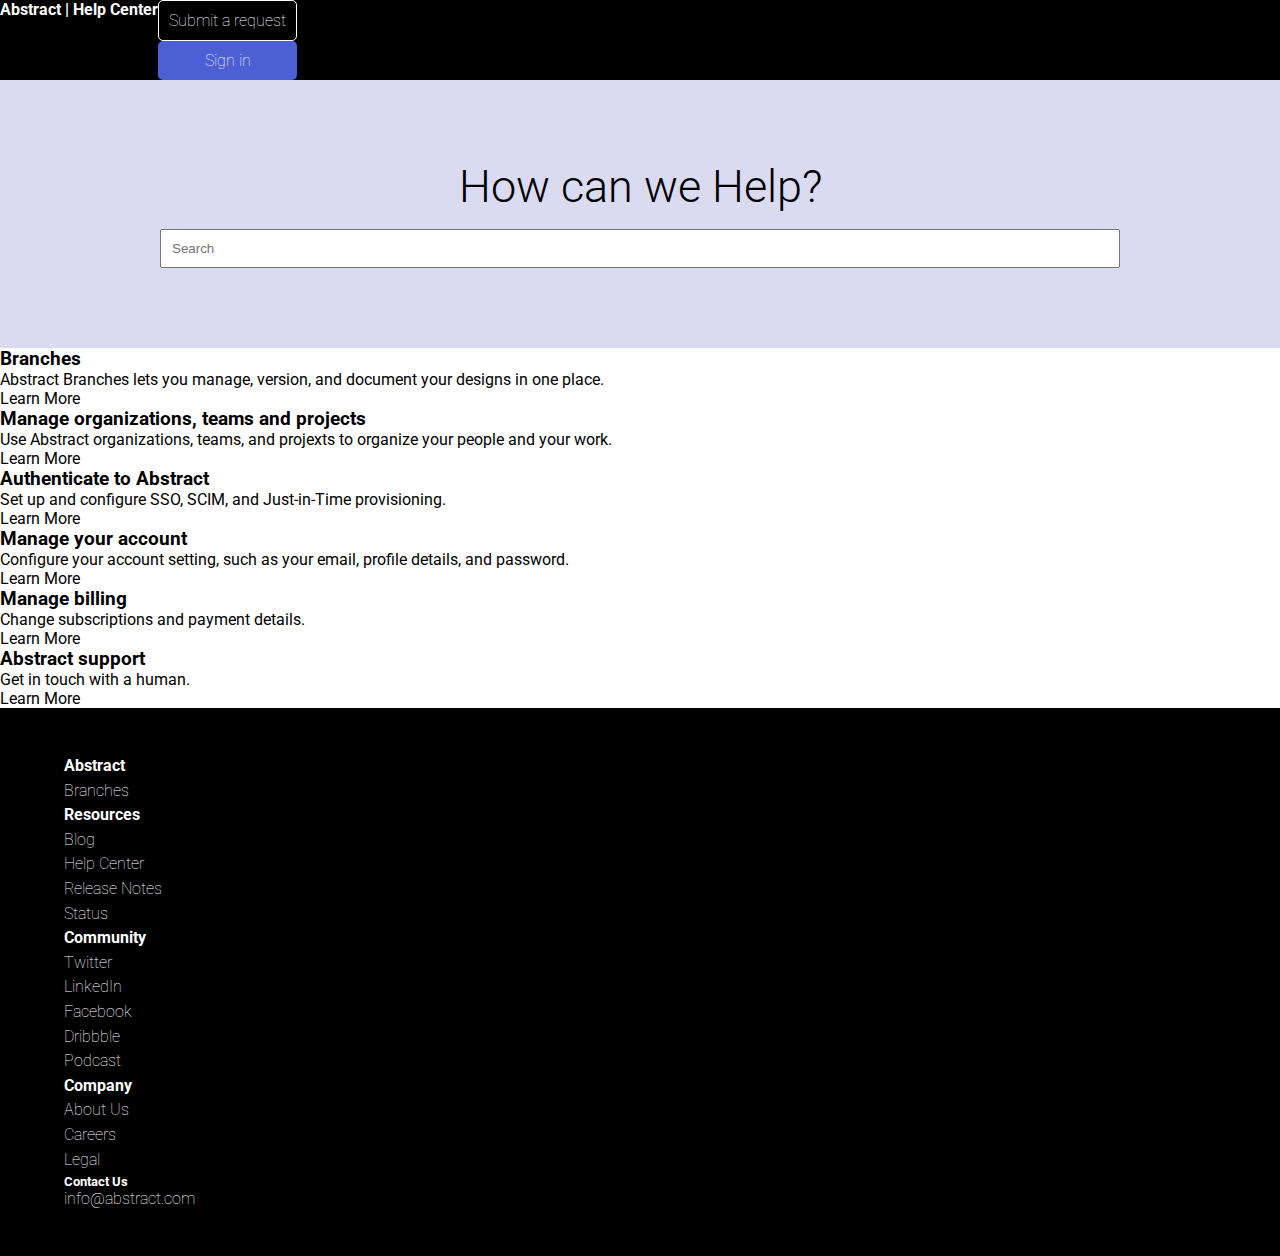
==== abstract practice app/index.html @ 4429f00e "started new little challenge with just html and css to refresh the memory. re-creating help page." ====
<!DOCTYPE html>
<html lang="en">

<head>
    <meta charset="UTF-8">
    <meta http-equiv="X-UA-Compatible" content="IE=edge">
    <meta name="viewport" content="width=device-width, initial-scale=1.0">
    <link rel="preconnect" href="https://fonts.googleapis.com">
    <link rel="preconnect" href="https://fonts.gstatic.com" crossorigin>
    <link href="https://fonts.googleapis.com/css2?family=Roboto:wght@100;300;400&display=swap" rel="stylesheet">
    <link rel="stylesheet" href="style.css">
    <title>Abstract Help Page</title>
</head>

<body>
    <header>
        <h4>Abstract | Help Center</h4>
        <nav>
            <ul>
                <li class="submit btn"><a href="">Submit a request</a></li>
                <li class="sign-in btn"><a href="">Sign in</a></li>
            </ul>
        </nav>
    </header>

    <section>
        <h2>How can we Help?</h2>
        <input type="search" placeholder="Search">
    </section>
    <div class="choices">
        <div class="branches choice-name">
            <h3>Branches</h3>
            <p>Abstract Branches lets you manage, version, and document your designs in one place.</p>
            <p class="blue-word">Learn More <span></span></p>
        </div>

        <div class="manage-organizations choice-name">
            <h3>Manage organizations, teams and projects</h3>
            <p>Use Abstract organizations, teams, and projexts to organize your people and your work.</p>
            <p class="blue-word">Learn More <span></span></p>
        </div>

        <div class="authenticate choice-name">
            <h3>Authenticate to Abstract</h3>
            <p>Set up and configure SSO, SCIM, and Just-in-Time provisioning.</p>
            <p class="blue-word">Learn More <span></span></p>
        </div>

        <div class="manage-your-account choice-name">
            <h3>Manage your account</h3>
            <p>Configure your account setting, such as your email, profile details, and password.</p>
            <p class="blue-word">Learn More <span></span></p>
        </div>

        <div class="manage-billing choice-name">
            <h3>Manage billing</h3>
            <p>Change subscriptions and payment details.</p>
            <p class="blue-word">Learn More <span></span></p>
        </div>

        <div class="abstract-support choice-name">
            <h3>Abstract support</h3>
            <p>Get in touch with a human.</p>
            <p class="blue-word">Learn More <span></span></p>
        </div>
    </div>

    <footer>
        <div class="abstract-footer end">
            <h4>Abstract</h4>
            <ul>
                <li><a href="">Branches</a></li>
            </ul>
        </div>

        <div class="resources end">
            <h4>Resources</h4>
            <ul>
                <li><a href="">Blog</a></li>
                <li><a href="">Help Center</a></li>
                <li><a href="">Release Notes</a></li>
                <li><a href="">Status</a></li>
            </ul>
        </div>

        <div class="community end">
            <h4>Community</h4>
            <ul>
                <li><a href="">Twitter</a></li>
                <li><a href="">LinkedIn</a></li>
                <li><a href="">Facebook</a></li>
                <li><a href="">Dribbble</a></li>
                <li><a href="">Podcast</a></li>
            </ul>
        </div>

        <div class="company end">
            <h4>Company</h4>
            <ul>
                <li><a href="">About Us</a></li>
                <li><a href="">Careers</a></li>
                <li><a href="">Legal</a></li>
            </ul>

            <h5>Contact Us</h5>
            <a href="mailto:">info@abstract.com</a>
        </div>
    </footer>

</body>

</html>
---- abstract practice app/style.css ----
:root {
    --Blue: #4C5FD5;
    --Gray: #dadbf1;
    --Black: #000000;
    --White: #fff;
}

* {
    margin: 0;
    padding: 0;
    box-sizing: border-box;
}

body {
    min-height: 100vh;
    font-family: 'Roboto', sans-serif;
}

header {
    background-color: var(--Black);
    color: var(--White);
    display: flex;
}

.btn {
    padding: .625rem;
    cursor: pointer;
}

.btn a {
    text-decoration: none;
}

.submit {
    border: solid 1px;
    list-style: none;
    border-radius: 5px;
    text-align: center;
}

.submit a {
    color: var(--White);
    font-weight: 100;
}

.sign-in {
    list-style: none;
    background-color: var(--Blue);
    border-radius: 5px;
    text-align: center;
}

.sign-in a {
    color: var(--White);
    font-weight: 100;
}

section {
    background-color: var(--Gray);
    display: flex;
    flex-direction: column;
    align-items: center;
    justify-content: center;
    padding: 5rem 0;
}

h2 {
    font-size: 45px;
    font-weight: 300;
}

section input {
    width: 75%;
    padding: .625rem;
    margin-top: 1rem;
}

footer {
    background-color: var(--Black);
    color: var(--White);
    padding: 3rem 4rem;
}

.end a {
    text-decoration: none;
    color: var(--White);
    font-weight: 100;
}

.end li {
    list-style-type: none;
    margin: .35rem 0;
}
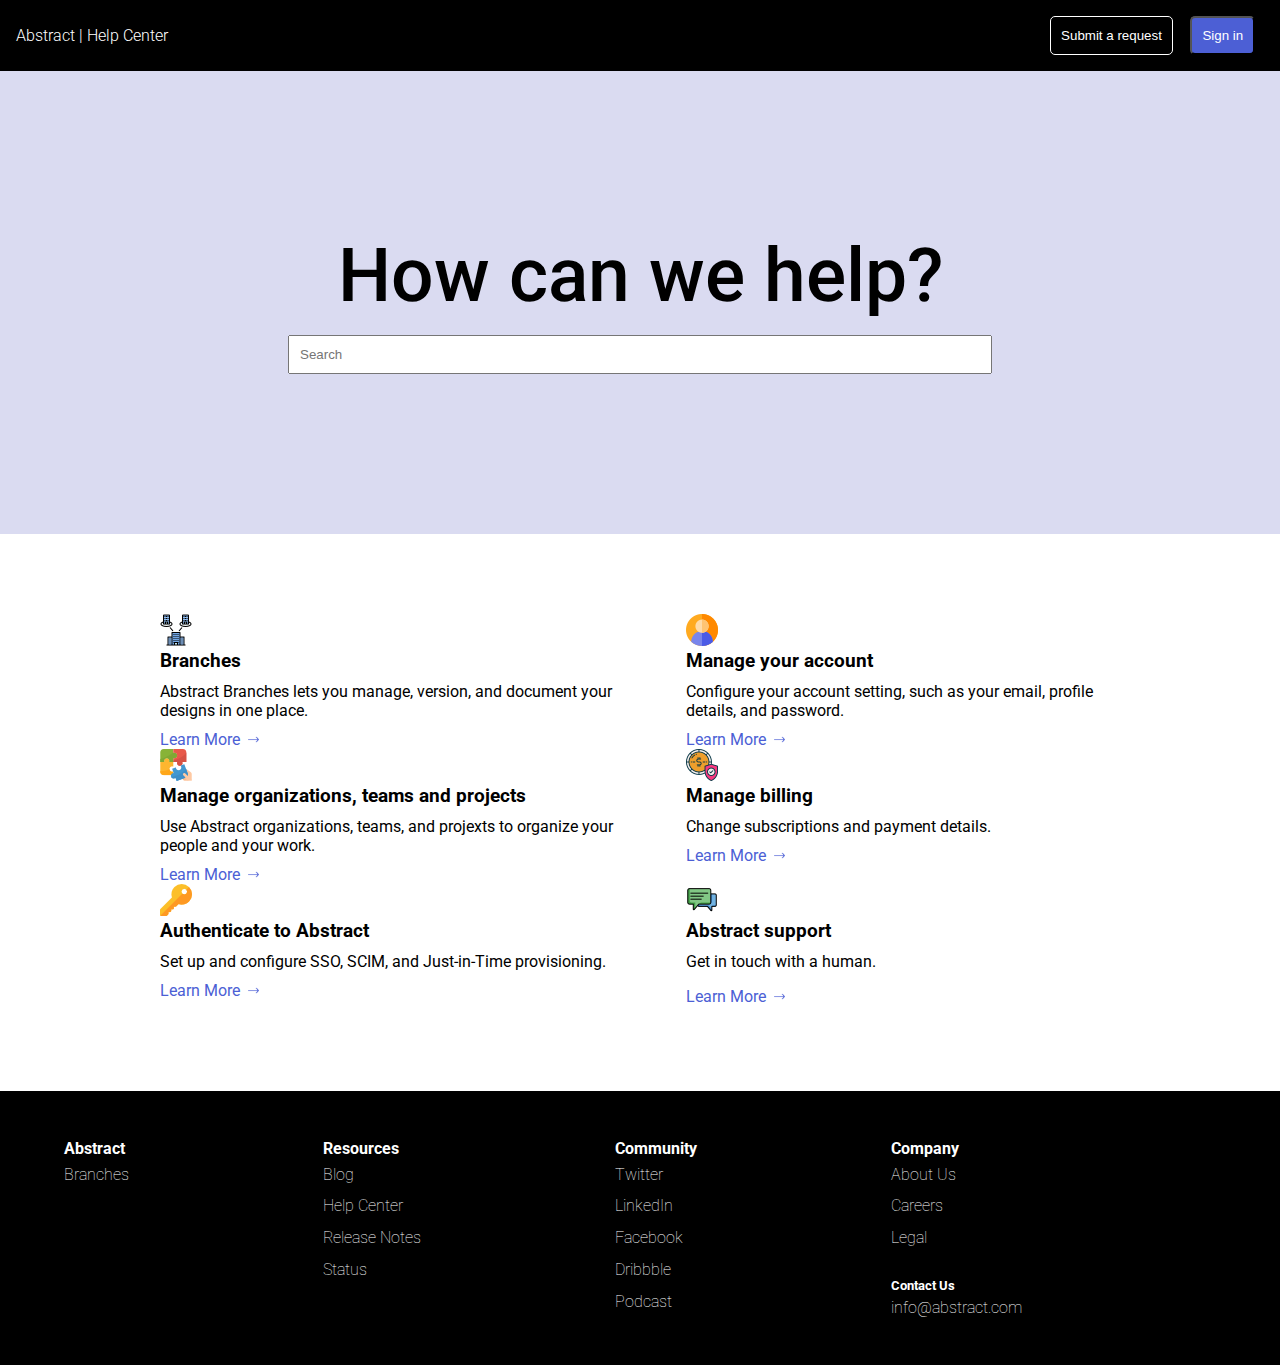
==== commit 7acaf29d: "playing around with css, learning more of how to manipulate and change things with this re-make chal" ====
--- a/abstract practice app/index.html
+++ b/abstract practice app/index.html
@@ -16,52 +16,100 @@
     <header>
         <h4>Abstract | Help Center</h4>
         <nav>
-            <ul>
-                <li class="submit btn"><a href="">Submit a request</a></li>
-                <li class="sign-in btn"><a href="">Sign in</a></li>
-            </ul>
+            <button class="btn submit">Submit a request</button>
+            <button class="btn sign-in">Sign in</button>
         </nav>
     </header>
 
     <section>
-        <h2>How can we Help?</h2>
-        <input type="search" placeholder="Search">
+        <h2>How can we help?</h2>
+        <input type="search" placeholder="Search" type="image">
     </section>
+
     <div class="choices">
         <div class="branches choice-name">
-            <h3>Branches</h3>
-            <p>Abstract Branches lets you manage, version, and document your designs in one place.</p>
-            <p class="blue-word">Learn More <span></span></p>
+            <figure>
+                <img class="choice-icon" src="./img/branch.png" alt="">
+            </figure>
+            <div>
+                <h3>Branches</h3>
+                <p>Abstract Branches lets you manage, version, and document your designs in one place.</p>
+                <div>
+                    <a href="">Learn More <span><img class="arrow" src="./img/right-arrow.png" alt=""></span></a>
+                </div>
+            </div>
+        </div>
+
+        <div class="manage-your-account choice-name">
+            <figure>
+                <img class="choice-icon" src="./img/user.png" alt="">
+            </figure>
+            <div>
+                <h3>Manage your account</h3>
+                <p>Configure your account setting, such as your email, profile details, and password.</p>
+                <div>
+                    <a href="">Learn More <span><img class="arrow" src="./img/right-arrow.png" alt=""></span></a>
+                </div>
+            </div>
         </div>
 
         <div class="manage-organizations choice-name">
-            <h3>Manage organizations, teams and projects</h3>
-            <p>Use Abstract organizations, teams, and projexts to organize your people and your work.</p>
-            <p class="blue-word">Learn More <span></span></p>
+            <figure>
+                <img class="choice-icon" src="./img/jigsaw.png" alt="">
+            </figure>
+            <div>
+                <h3>Manage organizations, teams and projects</h3>
+                <p>Use Abstract organizations, teams, and projexts to organize your people and your work.</p>
+                <div>
+                    <a href="">Learn More <span><img class="arrow" src="./img/right-arrow.png" alt=""></span></a>
+                </div>
+            </div>
+        </div>
+
+        <div class="manage-billing choice-name">
+            <figure>
+                <img class="choice-icon" src="./img/insurance.png" alt="">
+            </figure>
+            <div>
+                <h3>Manage billing</h3>
+                <p>Change subscriptions and payment details.</p>
+                <div>
+                    <a href="">Learn More <span><img class="arrow" src="./img/right-arrow.png" alt=""></span></a>
+                </div>
+            </div>
         </div>
 
         <div class="authenticate choice-name">
-            <h3>Authenticate to Abstract</h3>
-            <p>Set up and configure SSO, SCIM, and Just-in-Time provisioning.</p>
-            <p class="blue-word">Learn More <span></span></p>
+            <figure>
+                <img class="choice-icon" src="./img/key.png" alt="">
+            </figure>
+            <div>
+                <h3>Authenticate to Abstract</h3>
+                <p>Set up and configure SSO, SCIM, and Just-in-Time provisioning.</p>
+                <div>
+                    <a href="">Learn More <span><img class="arrow" src="./img/right-arrow.png" alt=""></span></a>
+                </div>
+            </div>
         </div>
 
-        <div class="manage-your-account choice-name">
-            <h3>Manage your account</h3>
-            <p>Configure your account setting, such as your email, profile details, and password.</p>
-            <p class="blue-word">Learn More <span></span></p>
-        </div>
 
-        <div class="manage-billing choice-name">
-            <h3>Manage billing</h3>
-            <p>Change subscriptions and payment details.</p>
-            <p class="blue-word">Learn More <span></span></p>
-        </div>
 
         <div class="abstract-support choice-name">
-            <h3>Abstract support</h3>
-            <p>Get in touch with a human.</p>
-            <p class="blue-word">Learn More <span></span></p>
+            <figure>
+                <img class="choice-icon" src="./img/chat.png" alt="">
+            </figure>
+            <div>
+                <h3>Abstract support</h3>
+                <p>Get in touch with a human.</p>
+                <ul>
+                    <li>
+                        <a href="">
+                            Learn More
+                            <img class="arrow" src="./img/right-arrow.png" alt="">
+                        </a>
+                    </li>
+                </ul>
+            </div>
         </div>
     </div>
 
@@ -76,30 +124,54 @@
         <div class="resources end">
             <h4>Resources</h4>
             <ul>
-                <li><a href="">Blog</a></li>
-                <li><a href="">Help Center</a></li>
-                <li><a href="">Release Notes</a></li>
-                <li><a href="">Status</a></li>
+                <li>
+                    <a href="">Blog</a>
+                </li>
+                <li>
+                    <a href="">Help Center</a>
+                </li>
+                <li>
+                    <a href="">Release Notes</a>
+                </li>
+                <li>
+                    <a href="">Status</a>
+                </li>
             </ul>
         </div>
 
         <div class="community end">
             <h4>Community</h4>
             <ul>
-                <li><a href="">Twitter</a></li>
-                <li><a href="">LinkedIn</a></li>
-                <li><a href="">Facebook</a></li>
-                <li><a href="">Dribbble</a></li>
-                <li><a href="">Podcast</a></li>
+                <li>
+                    <a href="">Twitter</a>
+                </li>
+                <li>
+                    <a href="">LinkedIn</a>
+                </li>
+                <li>
+                    <a href="">Facebook</a>
+                </li>
+                <li>
+                    <a href="">Dribbble</a>
+                </li>
+                <li>
+                    <a href="">Podcast</a>
+                </li>
             </ul>
         </div>
 
         <div class="company end">
             <h4>Company</h4>
             <ul>
-                <li><a href="">About Us</a></li>
-                <li><a href="">Careers</a></li>
-                <li><a href="">Legal</a></li>
+                <li>
+                    <a href="">About Us</a>
+                </li>
+                <li>
+                    <a href="">Careers</a>
+                </li>
+                <li>
+                    <a href="">Legal</a>
+                </li>
             </ul>
 
             <h5>Contact Us</h5>
--- a/abstract practice app/style.css
+++ b/abstract practice app/style.css
@@ -19,40 +19,53 @@
 header {
     background-color: var(--Black);
     color: var(--White);
+    display: grid;
+    grid-template-columns: auto auto;
+    padding: 1rem;
+}
+
+header h4 {
     display: flex;
+    align-items: center;
+    font-weight: 300;
+}
+
+nav {
+    display: flex;
+    justify-content: end;
 }
 
 .btn {
     padding: .625rem;
     cursor: pointer;
+    margin: 0 .55rem;
+    width: fit-content;
 }
 
-.btn a {
-    text-decoration: none;
-}
 
 .submit {
-    border: solid 1px;
-    list-style: none;
+    border: solid var(--White) 1px;
+    background-color: var(--Black);
+    color: var(--White);
     border-radius: 5px;
-    text-align: center;
-}
-
-.submit a {
-    color: var(--White);
-    font-weight: 100;
+    /* text-align: center; */
 }
 
 .sign-in {
     list-style: none;
     background-color: var(--Blue);
     border-radius: 5px;
-    text-align: center;
+    /* text-align: center; */
 }
 
-.sign-in a {
+.sign-in:hover {
+    background-color: var(--White);
+    color: var(--Blue);
+}
+
+.sign-in {
     color: var(--White);
-    font-weight: 100;
+    font-weight: 300;
 }
 
 section {
@@ -61,24 +74,59 @@
     flex-direction: column;
     align-items: center;
     justify-content: center;
-    padding: 5rem 0;
+    padding: 10rem 0;
 }
 
 h2 {
-    font-size: 45px;
-    font-weight: 300;
+    font-size: 75px;
+    font-weight: 500;
 }
 
 section input {
-    width: 75%;
+    width: 55%;
     padding: .625rem;
     margin-top: 1rem;
+}
+
+section input:hover {
+    border-color: var(--Blue);
+}
+
+.choices {
+    padding: 5rem 8rem;
+    display: grid;
+    grid-template-columns: auto auto;
+}
+
+.choice-name {
+    padding: 0 2rem ;
+}
+
+.choice-name p {
+    padding: .625rem 0; 
+}
+
+.choice-name li {
+    list-style-type: none;
+    padding: .35rem 0;
+}
+
+.choice-name a {
+    text-decoration: none;
+    color: var(--Blue);
+}
+
+.arrow {
+    width: 15px;
+    padding-left: .25rem;
 }
 
 footer {
     background-color: var(--Black);
     color: var(--White);
     padding: 3rem 4rem;
+    display: grid;
+    grid-template-columns: auto auto auto auto;
 }
 
 .end a {
@@ -89,5 +137,9 @@
 
 .end li {
     list-style-type: none;
-    margin: .35rem 0;
+    padding: .40rem 0;
+}
+
+.company h5 {
+    padding: 1.5rem 0 .35rem 0;
 }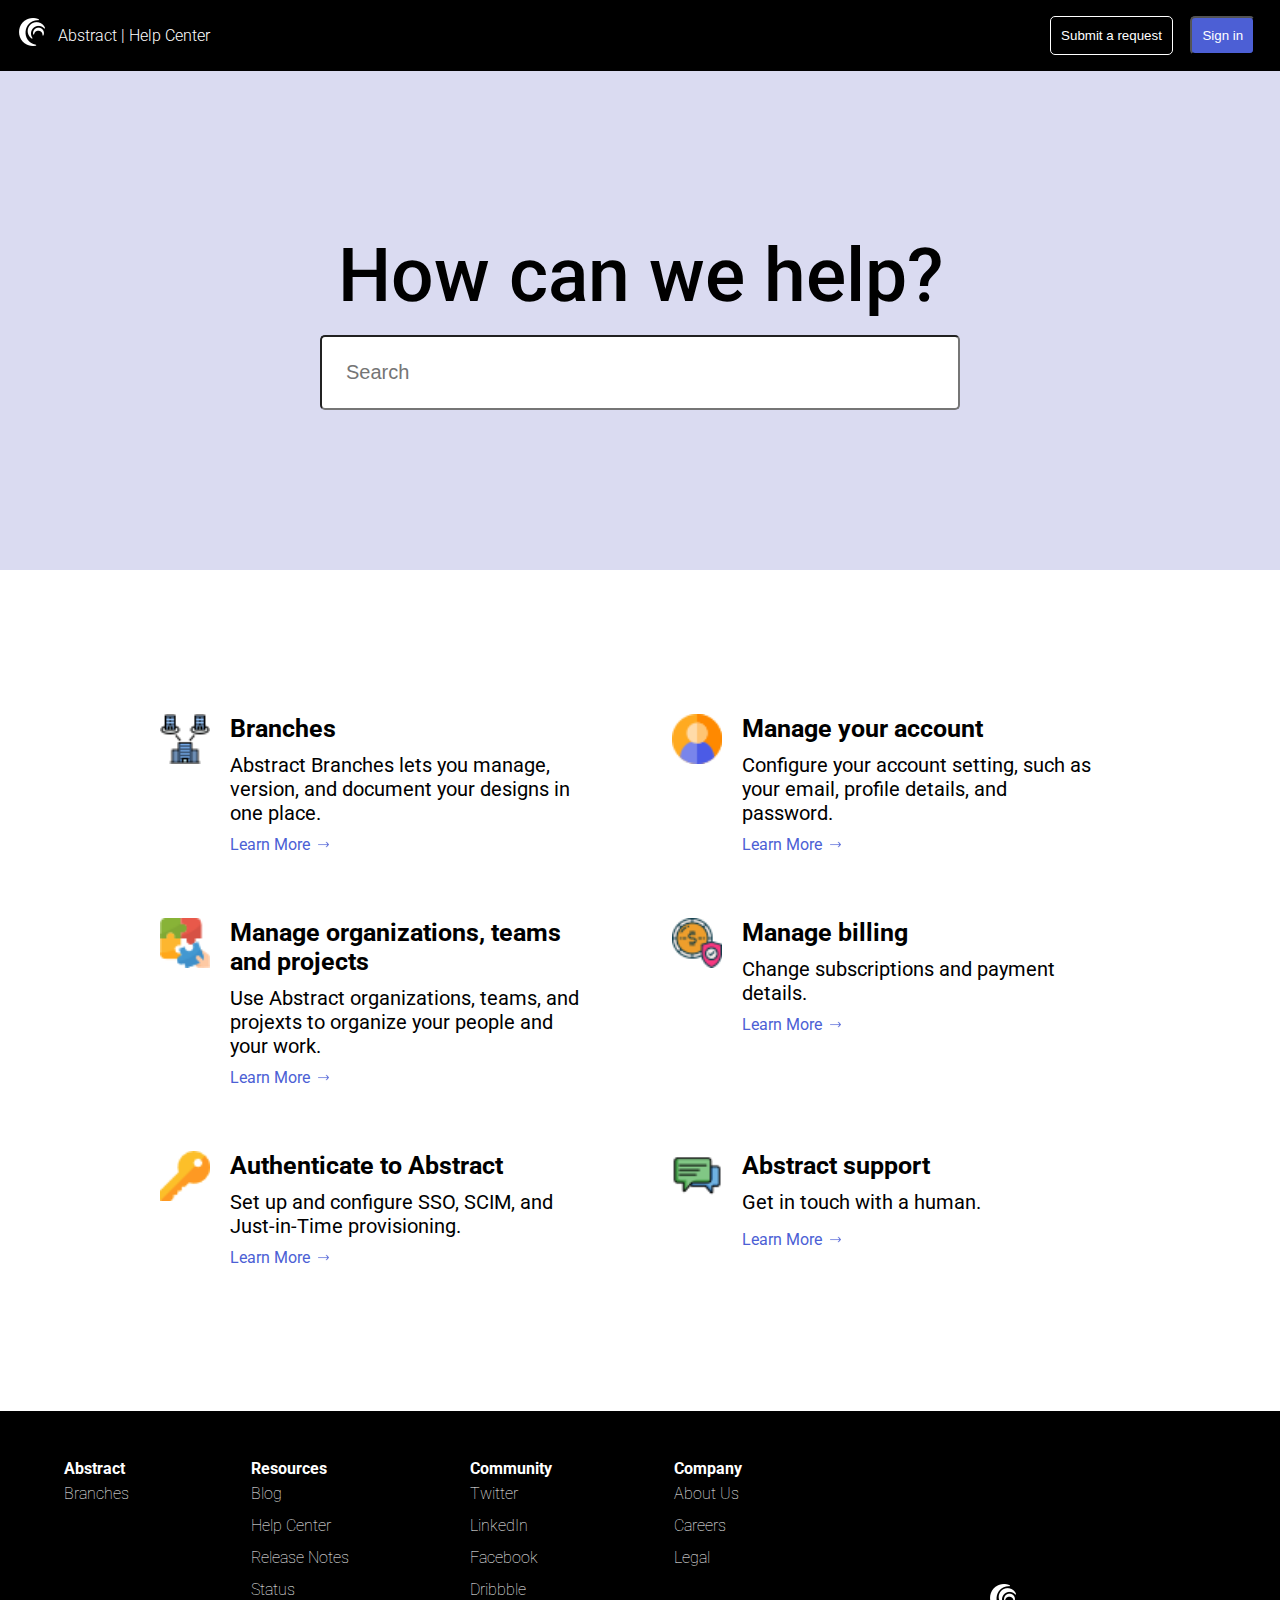
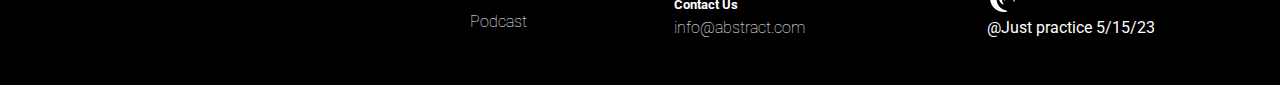
==== commit 23a56d29: "starting new challenge practice 'bonsai'. Will be using bootstrap for layout" ====
--- a/abstract practice app/index.html
+++ b/abstract practice app/index.html
@@ -14,7 +14,12 @@
 
 <body>
     <header>
-        <h4>Abstract | Help Center</h4>
+        <div class="help-center">
+            <figure>
+                <img src="./img/abstract-shape.png" alt="">
+            </figure>
+            <h4>Abstract | Help Center</h4>
+        </div>
         <nav>
             <button class="btn submit">Submit a request</button>
             <button class="btn sign-in">Sign in</button>
@@ -177,6 +182,13 @@
             <h5>Contact Us</h5>
             <a href="mailto:">info@abstract.com</a>
         </div>
+
+        <div class="abstract-shape">
+            <figure>
+                <img src="./img/abstract-shape.png" alt="">
+                <p>@Just practice 5/15/23</p>
+            </figure>
+        </div>
     </footer>
 
 </body>
--- a/abstract practice app/style.css
+++ b/abstract practice app/style.css
@@ -28,6 +28,11 @@
     display: flex;
     align-items: center;
     font-weight: 300;
+}
+
+.help-center {
+    display: grid;
+    grid-template-columns: 7% 30%;
 }
 
 nav {
@@ -83,9 +88,11 @@
 }
 
 section input {
-    width: 55%;
-    padding: .625rem;
+    width: 50%;
+    padding: 1.5rem;
     margin-top: 1rem;
+    border-radius: 5px;
+    font-size: 20px;
 }
 
 section input:hover {
@@ -93,17 +100,21 @@
 }
 
 .choices {
-    padding: 5rem 8rem;
+    padding: 7rem 8rem;
     display: grid;
     grid-template-columns: auto auto;
 }
 
 .choice-name {
     padding: 0 2rem ;
+    display: grid;
+    grid-template-columns: 70px 350px;
+    margin: 2rem 0;
 }
 
 .choice-name p {
     padding: .625rem 0; 
+    font-size: 20px;
 }
 
 .choice-name li {
@@ -116,9 +127,17 @@
     color: var(--Blue);
 }
 
+.choice-icon {
+    width: 50px;
+}
+
 .arrow {
     width: 15px;
     padding-left: .25rem;
+}
+
+h3 {
+    font-size: 25px;
 }
 
 footer {
@@ -126,7 +145,7 @@
     color: var(--White);
     padding: 3rem 4rem;
     display: grid;
-    grid-template-columns: auto auto auto auto;
+    grid-template-columns: auto auto auto auto auto;
 }
 
 .end a {
@@ -142,4 +161,10 @@
 
 .company h5 {
     padding: 1.5rem 0 .35rem 0;
+}
+
+.abstract-shape {
+    display: flex;
+    justify-content: center;
+    align-items: end;
 }